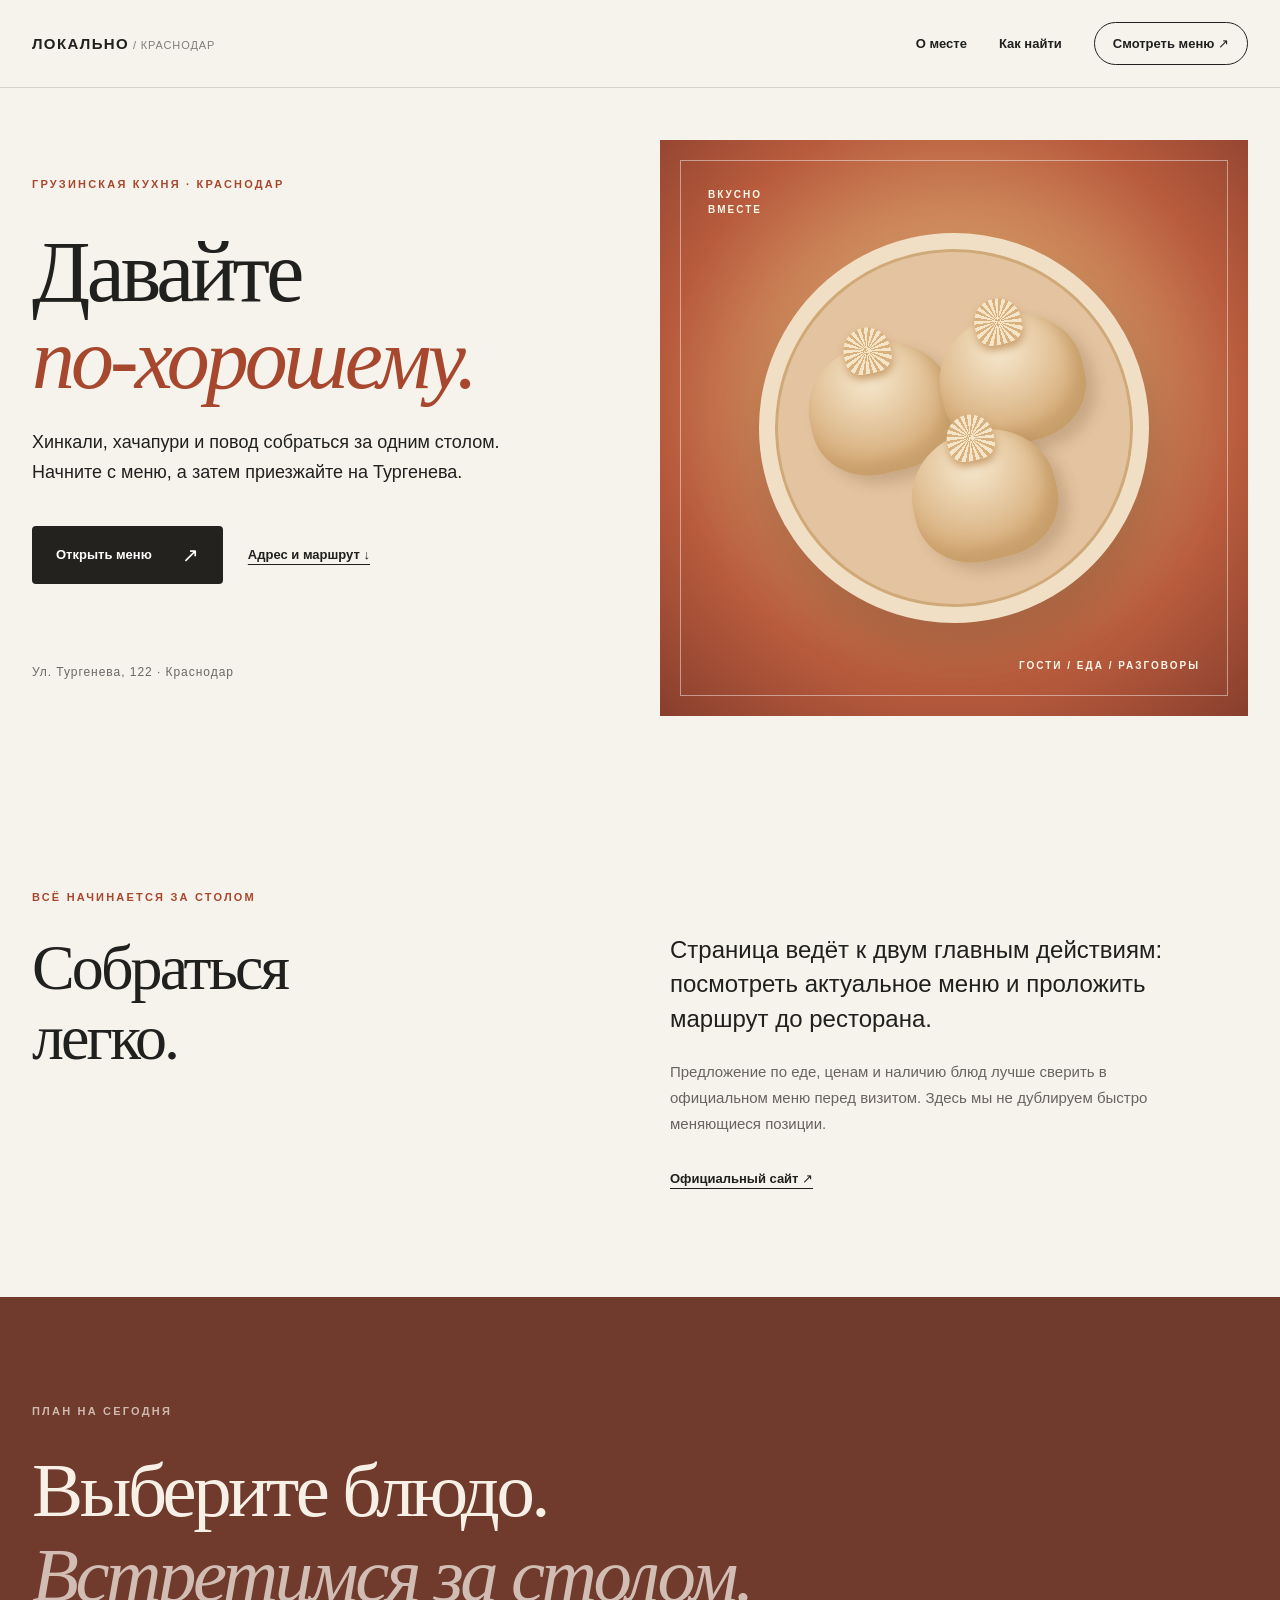
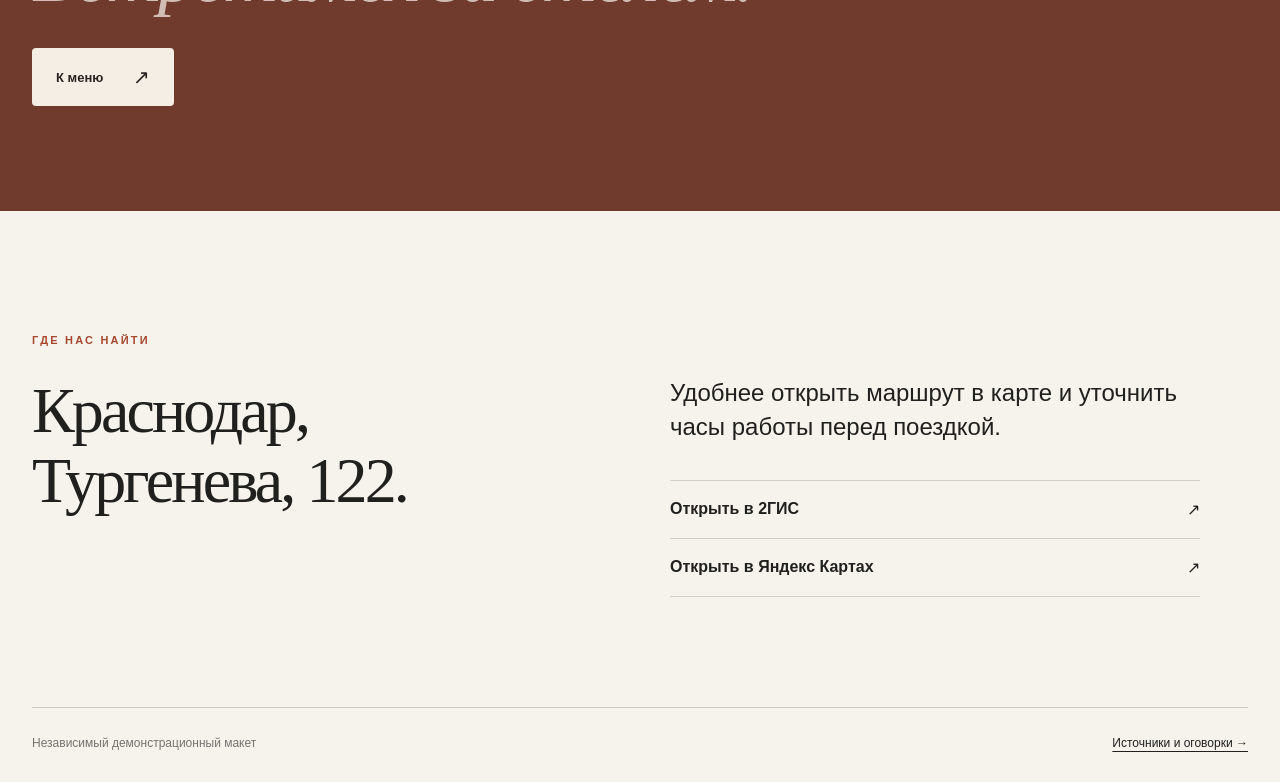
==== khinkali-house/index.html @ eba7d2d8 "Add Krasnodar business demo sites and Pages workflow" ====
<!doctype html>
<html lang="ru">
<head>
  <meta charset="utf-8"><meta name="viewport" content="width=device-width, initial-scale=1">
  <meta name="description" content="Демонстрационная страница Хинкали House в Краснодаре: грузинская кухня, меню и адрес на Тургенева, 122.">
  <title>Хинкали House — грузинская кухня в Краснодаре</title>
  <link rel="stylesheet" href="../styles.css">
</head>
<body class="business food">
  <header class="site-header"><a class="brand" href="../">ЛОКАЛЬНО<span> / КРАСНОДАР</span></a><nav aria-label="Навигация"><a href="#about">О месте</a><a href="#visit">Как найти</a><a class="nav-cta" href="https://menu.khinkali-house.ru/заказать-онлайн/" target="_blank" rel="noopener noreferrer">Смотреть меню ↗</a></nav></header>
  <main>
    <section class="business-hero wrap"><div class="hero-copy"><p class="eyebrow">Грузинская кухня · Краснодар</p><h1>Давайте<br><em>по-хорошему.</em></h1><p class="lead">Хинкали, хачапури и повод собраться за одним столом. Начните с меню, а затем приезжайте на Тургенева.</p><div class="actions"><a class="button dark" href="https://menu.khinkali-house.ru/заказать-онлайн/" target="_blank" rel="noopener noreferrer">Открыть меню <span>↗</span></a><a class="text-link" href="#visit">Адрес и маршрут ↓</a></div><p class="hero-foot">Ул. Тургенева, 122 · Краснодар</p></div><div class="hero-visual food-visual" aria-label="Декоративная иллюстрация хинкали"><span class="visual-label">ВКУСНО<br>ВМЕСТЕ</span><div class="plate"><div class="dumpling one"></div><div class="dumpling two"></div><div class="dumpling three"></div></div><span class="visual-stamp">ГОСТИ / ЕДА / РАЗГОВОРЫ</span></div></section>
    <section id="about" class="content-section wrap"><p class="eyebrow">Всё начинается за столом</p><div class="section-grid"><h2>Собраться<br>легко.</h2><div><p class="section-lead">Страница ведёт к двум главным действиям: посмотреть актуальное меню и проложить маршрут до ресторана.</p><p>Предложение по еде, ценам и наличию блюд лучше сверить в официальном меню перед визитом. Здесь мы не дублируем быстро меняющиеся позиции.</p><a class="inline-link" href="https://khinkali-house.ru/" target="_blank" rel="noopener noreferrer">Официальный сайт ↗</a></div></div></section>
    <section class="banner food-banner"><div class="wrap banner-inner"><p class="eyebrow">План на сегодня</p><h2>Выберите блюдо.<br><em>Встретимся за столом.</em></h2><a class="button light" href="https://menu.khinkali-house.ru/заказать-онлайн/" target="_blank" rel="noopener noreferrer">К меню <span>↗</span></a></div></section>
    <section id="visit" class="content-section wrap"><p class="eyebrow">Где нас найти</p><div class="section-grid"><h2>Краснодар,<br>Тургенева, 122.</h2><div><p class="section-lead">Удобнее открыть маршрут в карте и уточнить часы работы перед поездкой.</p><div class="link-stack"><a href="https://2gis.ru/krasnodar/firm/3237490513542285" target="_blank" rel="noopener noreferrer">Открыть в 2ГИС <span>↗</span></a><a href="https://yandex.com/maps/org/khinkali_house/174339331518/" target="_blank" rel="noopener noreferrer">Открыть в Яндекс Картах <span>↗</span></a></div></div></div></section>
  </main>
  <footer class="footer wrap"><span>Независимый демонстрационный макет</span><a href="../research.html#khinkali">Источники и оговорки →</a></footer>
</body>
</html>
---- styles.css ----
:root{font-family:'DM Sans',Arial,sans-serif;color:#20201e;background:#f3f1eb;font-synthesis:none;scroll-behavior:smooth}*{box-sizing:border-box}body{margin:0}a{color:inherit;text-decoration:none}a:focus-visible{outline:3px solid #b65b39;outline-offset:5px}button{font:inherit}.wrap{width:min(100% - 64px,1240px);margin-inline:auto}.site-header{min-height:88px;display:flex;align-items:center;justify-content:space-between;padding:0 max(32px,calc((100vw - 1240px)/2));border-bottom:1px solid rgba(32,32,30,.16);gap:20px}.brand{font-size:15px;font-weight:700;letter-spacing:.09em;white-space:nowrap}.brand span{font-size:11px;font-weight:500;letter-spacing:.08em;opacity:.55}.site-header nav{display:flex;align-items:center;gap:32px;font-size:13px;font-weight:600}.site-header nav a:hover,.header-link:hover,.text-link:hover,.inline-link:hover,.footer a:hover{opacity:.58}.site-header .nav-cta{border:1px solid currentColor;padding:13px 18px;border-radius:100px;white-space:nowrap}.eyebrow{text-transform:uppercase;letter-spacing:.2em;font-weight:700;font-size:11px;line-height:1.5}.lead{font-size:18px;line-height:1.65;max-width:530px}.footer{display:flex;justify-content:space-between;gap:16px;border-top:1px solid rgba(32,32,30,.18);padding-top:28px;padding-bottom:32px;font-size:12px}.footer span{opacity:.6}.footer a{text-decoration:underline;text-underline-offset:4px}

.portfolio{background:#e9e7e0}.portfolio-hero{padding-block:100px 62px}.portfolio-hero .eyebrow{color:#94472f}.portfolio-hero h1,.hero-copy h1,.content-section h2,.banner h2,.research-hero h1{font-family:'Playfair Display',Georgia,serif;font-weight:500;letter-spacing:-.045em}.portfolio-hero h1{font-size:clamp(64px,9vw,132px);line-height:.98;margin:25px 0 30px}.portfolio-hero h1 em{color:#a05037;font-weight:500}.portfolio-hero .lead{margin:0}.projects{display:grid;grid-template-columns:repeat(3,1fr);gap:14px;padding-bottom:70px}.project-card{min-height:450px;position:relative;overflow:hidden;padding:25px;display:flex;flex-direction:column;transition:transform .25s ease,box-shadow .25s ease}.project-card:hover{transform:translateY(-7px);box-shadow:0 18px 36px rgba(0,0,0,.12)}.project-food{background:#a9472e;color:#fff1db}.project-home{background:#c8b99d;color:#302b26}.project-motion{background:#e4afaa;color:#513839}.project-num{font-size:11px;font-weight:700;letter-spacing:.17em}.project-art{font-family:'Playfair Display',Georgia,serif;font-size:clamp(220px,29vw,390px);font-style:italic;line-height:1;text-align:center;opacity:.25;margin:auto 0;transform:rotate(-12deg)}.project-text{display:flex;flex-direction:column;gap:8px;padding-right:36px}.project-text strong{font-family:'Playfair Display',Georgia,serif;font-weight:500;font-size:36px}.project-text span{font-size:13px}.project-arrow{position:absolute;right:25px;bottom:27px;font-size:25px}.note{border-top:1px solid rgba(0,0,0,.14);padding-block:22px 65px}.note p{font-size:13px;line-height:1.65;max-width:750px;color:#5b5955;margin:0}

.business{--accent:#a7472e;--hero:#eee8dc;--visual:#bc6b45;--banner:#703a2c;background:#f6f3ed}.business.home{--accent:#725c3d;--hero:#e9e4d9;--visual:#ccb591;--banner:#554d41}.business.motion{--accent:#a4606d;--hero:#f4e9e8;--visual:#e8bcb3;--banner:#9a6373}.business-hero{display:grid;grid-template-columns:1fr 1fr;min-height:680px;padding-top:52px;padding-bottom:52px;gap:40px;align-items:stretch}.hero-copy{display:flex;flex-direction:column;justify-content:center;padding:25px 0}.hero-copy .eyebrow,.content-section .eyebrow{color:var(--accent)}.hero-copy h1{font-size:clamp(64px,6.7vw,105px);line-height:1.02;margin:25px 0}.hero-copy h1 em{color:var(--accent)}.hero-copy .lead{margin:0}.actions{display:flex;align-items:center;gap:25px;flex-wrap:wrap;margin-top:38px}.button{display:inline-flex;justify-content:space-between;align-items:center;gap:30px;padding:19px 24px;min-height:58px;border-radius:4px;font-size:13px;font-weight:700;transition:transform .2s ease,background .2s ease}.button:hover{transform:translateY(-3px)}.button.dark{background:#24221e;color:#fff}.button.dark:hover{background:var(--accent)}.button.light{background:#f4eee5;color:#282320}.button.light:hover{background:#fff}.button span{font-size:20px;font-weight:400;line-height:1}.text-link,.inline-link{font-size:13px;font-weight:700;text-decoration:underline;text-underline-offset:5px}.hero-foot{font-size:12px;letter-spacing:.08em;margin-top:auto;padding-top:65px;opacity:.65}.hero-visual{min-height:570px;position:relative;overflow:hidden;background:var(--visual);display:flex;align-items:center;justify-content:center}.hero-visual:after{content:'';position:absolute;inset:20px;border:1px solid rgba(255,255,255,.45);pointer-events:none}.visual-label,.visual-stamp{position:absolute;color:#fff7e9;font-size:10px;font-weight:700;letter-spacing:.2em;z-index:2}.visual-label{top:47px;left:48px;line-height:1.5}.visual-stamp{bottom:45px;right:48px}.food-visual{background:radial-gradient(circle at 50% 45%,#dfab71 0 23%,#b85b3d 67%,#883e2d 100%)}.plate{width:390px;height:390px;border-radius:50%;background:#e4c3a0;border:16px solid #f1dfc5;box-shadow:0 28px 50px rgba(67,34,19,.25),inset 0 0 0 3px #d0a978;position:relative;transform:rotate(-13deg)}.dumpling{position:absolute;width:145px;height:130px;background:radial-gradient(circle at 46% 25%,#f7e9cf,#d6ac79 70%);border-radius:49% 49% 42% 42%;box-shadow:inset -8px -12px 15px #c69e6a,8px 10px 14px rgba(89,58,30,.2)}.dumpling:before{content:'';position:absolute;width:47px;height:46px;left:48px;top:-17px;border-radius:50% 50% 35% 35%;background:repeating-conic-gradient(from 5deg,#f5e6c9 0 10deg,#d8b17e 10deg 18deg);box-shadow:0 5px 8px #c99d6b}.dumpling.one{top:78px;left:40px}.dumpling.two{top:79px;right:39px}.dumpling.three{bottom:42px;left:121px}.home-visual{background:linear-gradient(140deg,#e1d3bb,#b89c76)}.room-arch{width:65%;height:76%;background:#f3e9d6;border-radius:180px 180px 0 0;position:relative;box-shadow:0 30px 50px rgba(73,57,38,.18)}.room-arch:before{content:'';position:absolute;inset:18px 18px 0;border:2px solid #d6c4a8;border-bottom:0;border-radius:180px 180px 0 0}.cabinet{position:absolute;bottom:0;left:-20%;width:140%;height:34%;background:#876c4d;display:flex;box-shadow:0 -13px 0 #a1845d,0 20px 20px rgba(48,39,28,.24)}.cabinet i{flex:1;border-right:2px solid #b99d75;position:relative}.cabinet i:before{content:'';position:absolute;right:13px;top:48%;width:4px;height:18px;border-radius:10px;background:#d8bf91}.lamp{position:absolute;width:4px;height:130px;background:#806f58;top:0;left:45%}.lamp:after{content:'';position:absolute;top:112px;left:-30px;width:64px;height:30px;border-radius:50% 50% 10% 10%;background:#ab8962}.vase{position:absolute;bottom:34%;right:10%;height:85px;width:55px;background:#d9a77d;border-radius:10px 10px 42% 42%;z-index:2}.vase:before{content:'';position:absolute;width:3px;height:105px;left:28px;bottom:70px;background:#65705e;transform:rotate(14deg)}.motion-visual{background:radial-gradient(circle at 35% 25%,#f3d3cb,#d999a4 70%,#bb7d8c)}.motion-loop{position:absolute;width:350px;height:350px;border:65px solid #f9dcd0;border-radius:45% 55% 40% 60%;transform:rotate(28deg)}.loop-one{left:7%;top:16%}.loop-two{right:3%;bottom:9%;border-color:#bd798e;transform:rotate(-30deg);mix-blend-mode:multiply}.motion-core{position:relative;z-index:1;font-family:'Playfair Display',Georgia,serif;font-style:italic;font-size:clamp(37px,4vw,63px);line-height:1.15;text-align:center;color:#523b43;transform:rotate(-7deg)}

.content-section{padding-block:110px}.section-grid{display:grid;grid-template-columns:1fr 1fr;gap:60px;margin-top:27px}.content-section h2{font-size:clamp(46px,5vw,72px);line-height:1.1;margin:0}.section-grid>div{max-width:530px}.section-lead{font-size:24px;line-height:1.45;margin:0 0 22px}.section-grid p:not(.section-lead){font-size:15px;line-height:1.75;color:#69645f}.inline-link{display:inline-block;margin-top:18px}.banner{color:#f7f0e7;background:var(--banner)}.banner-inner{padding-block:95px 105px}.banner h2{font-size:clamp(48px,6vw,82px);line-height:1.1;margin:30px 0}.banner h2 em{font-weight:500;opacity:.72}.banner .eyebrow{opacity:.7}.link-stack{margin-top:35px;border-top:1px solid #d4cec5}.link-stack a{display:flex;justify-content:space-between;gap:20px;padding:19px 0;border-bottom:1px solid #d4cec5;font-weight:600}.link-stack a:hover{color:var(--accent)}.steps{padding:0;margin:0 0 35px;list-style:none;counter-reset:steps}.steps li{counter-increment:steps;display:grid;grid-template-columns:35px 1fr;gap:4px 14px;padding:15px 0;border-bottom:1px solid #d4cec5}.steps li:before{content:'0' counter(steps);grid-row:span 2;color:var(--accent);font-size:12px;font-weight:700;padding-top:3px}.steps li strong{font-size:16px}.steps li span{font-size:14px;color:#69645f}

.research{background:#f3f1eb}.research-hero{padding-block:90px 50px}.research-hero h1{font-size:clamp(54px,7vw,94px);margin:16px 0 26px;line-height:1.05}.research-hero .lead{margin:0}.research-list{padding-bottom:75px}.research-entry{display:grid;grid-template-columns:1fr 2fr;gap:40px;border-top:1px solid #cfcac0;padding-block:40px}.research-entry h2{font-family:'Playfair Display',Georgia,serif;font-size:37px;font-weight:500;margin:0}.research-entry p,.research-entry li{font-size:15px;line-height:1.7}.research-entry ul{padding-left:20px}.research-entry a{text-decoration:underline;text-underline-offset:3px}.research-entry a:hover{color:#a05037}.research-small{font-size:13px!important;color:#66615b}
@media(max-width:850px){.wrap{width:min(100% - 36px,1240px)}.site-header{min-height:74px;padding:0 18px}.site-header nav{gap:12px}.site-header nav a:not(.nav-cta){display:none}.business-hero{grid-template-columns:1fr;gap:0;padding-top:25px}.hero-copy{min-height:500px}.hero-visual{min-height:470px}.hero-foot{padding-top:48px}.projects{grid-template-columns:1fr}.project-card{min-height:350px}.project-art{position:absolute;right:20px;top:15px;bottom:auto;font-size:300px}.project-text{margin-top:auto;z-index:1}.section-grid{grid-template-columns:1fr;gap:27px}.content-section{padding-block:80px}.research-entry{grid-template-columns:1fr;gap:12px}}@media(max-width:520px){.brand{font-size:12px}.brand span{font-size:9px}.site-header .nav-cta{padding:11px 12px;font-size:11px}.header-link{font-size:12px}.portfolio-hero{padding-block:65px 42px}.portfolio-hero h1{font-size:56px}.hero-copy h1{font-size:61px}.hero-visual{min-height:385px}.plate{transform:scale(.72) rotate(-13deg)}.room-arch{width:64%;height:76%}.motion-loop{transform:scale(.7) rotate(28deg)}.loop-two{transform:scale(.7) rotate(-30deg)}.visual-stamp{right:36px;bottom:36px;font-size:8px}.visual-label{top:37px;left:37px}.section-lead{font-size:20px}.footer{flex-direction:column}.banner-inner{padding-block:70px}}
@media(prefers-reduced-motion:reduce){:root{scroll-behavior:auto}.project-card,.button{transition:none}}
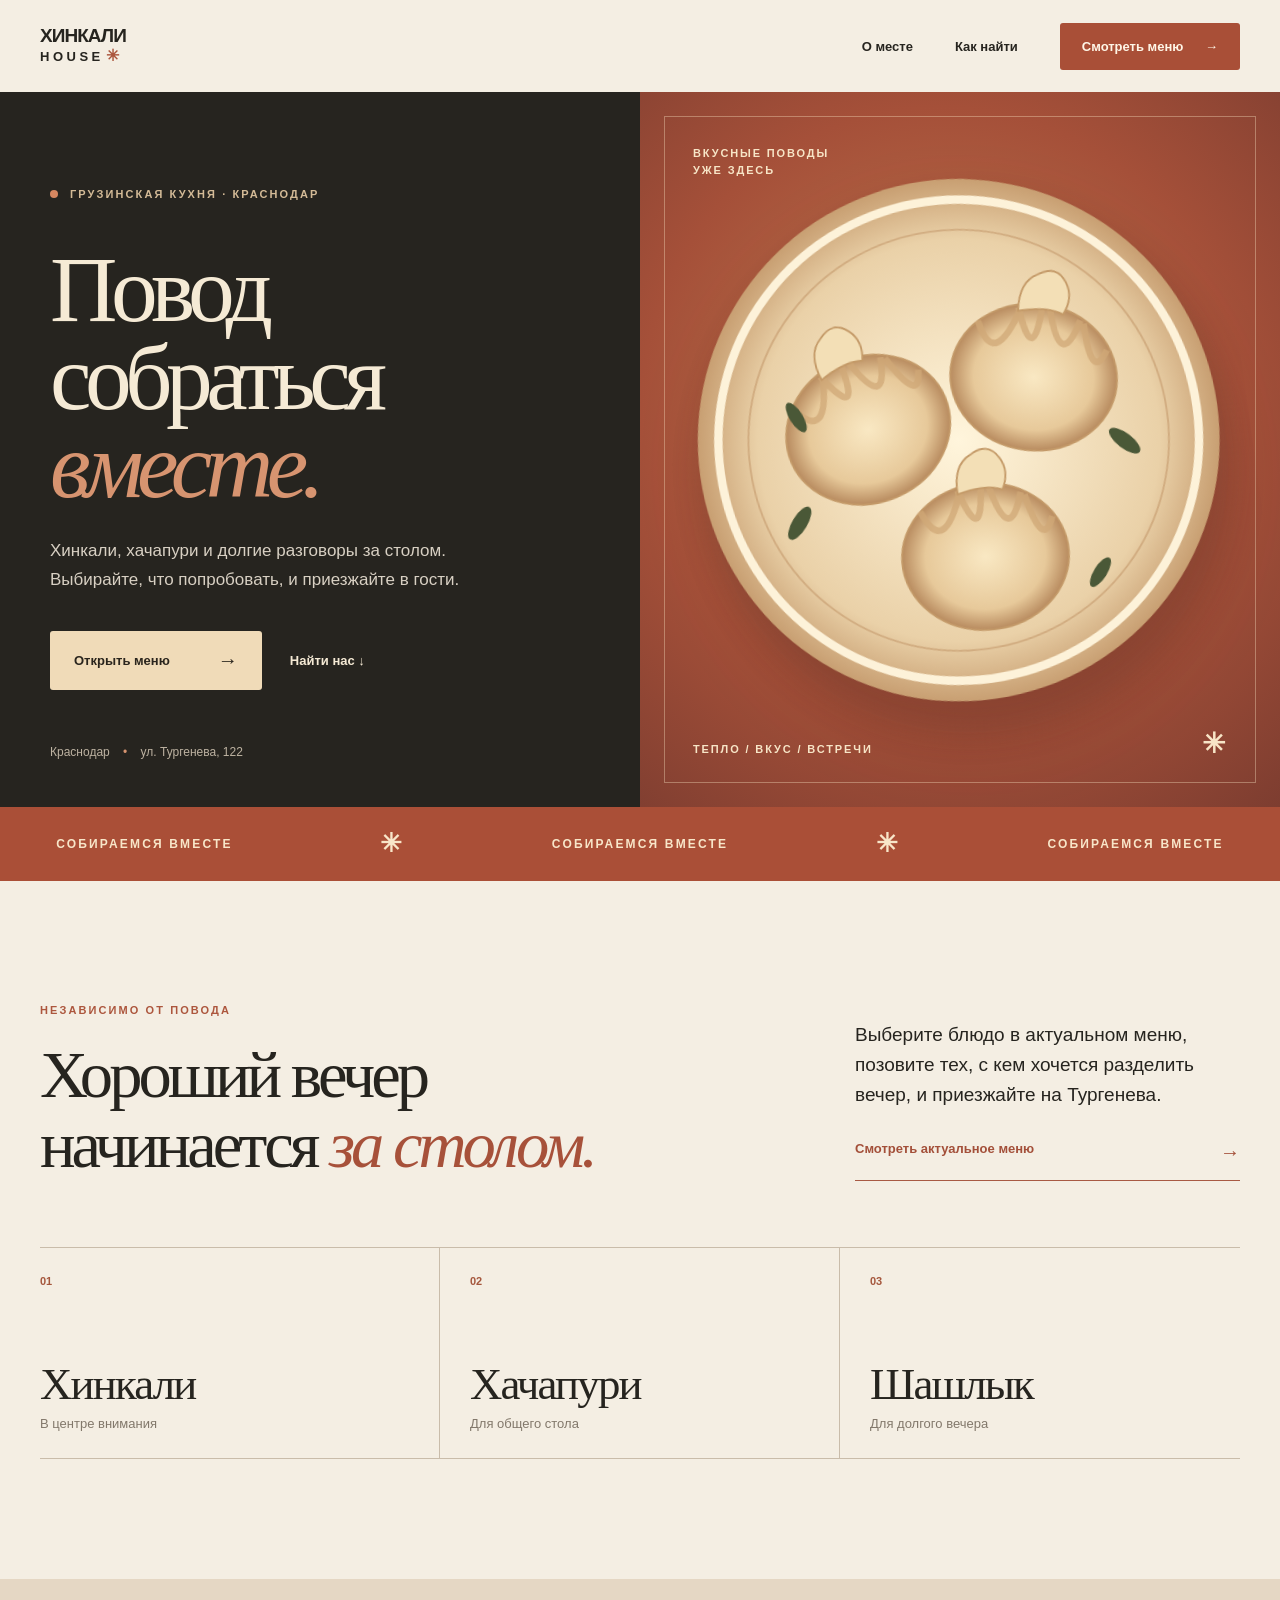
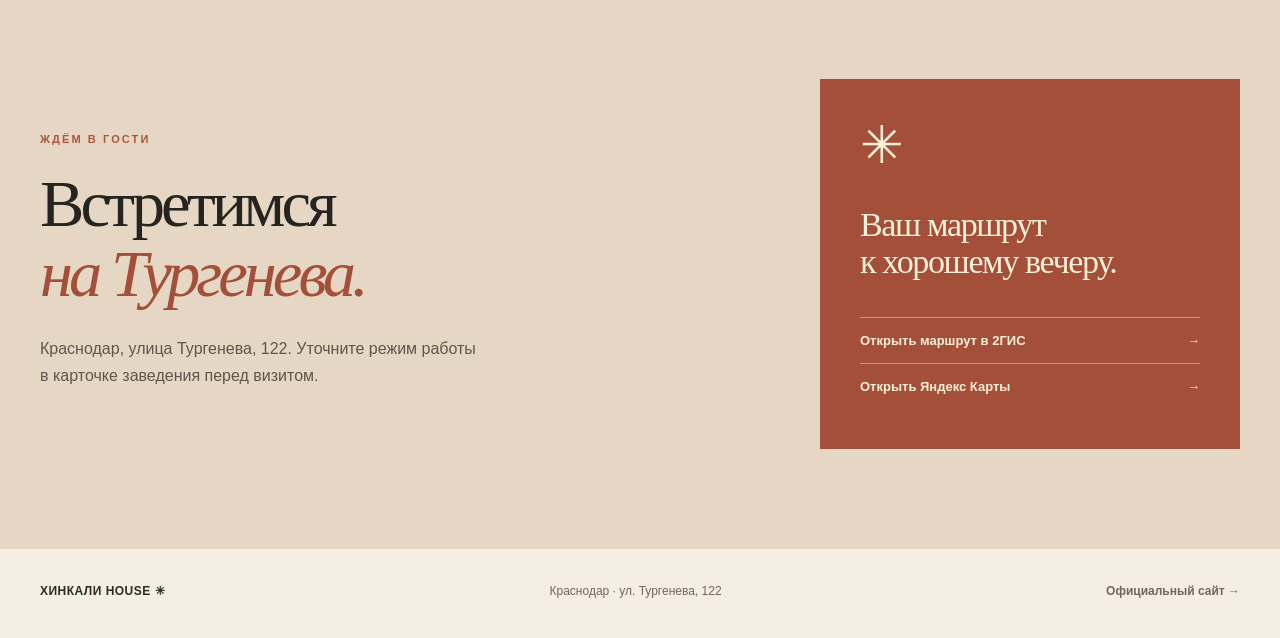
==== commit 4e6510a4: "Separate and redesign the three business demo sites" ====
--- a/khinkali-house/index.html
+++ b/khinkali-house/index.html
@@ -1,19 +1,39 @@
 <!doctype html>
 <html lang="ru">
 <head>
-  <meta charset="utf-8"><meta name="viewport" content="width=device-width, initial-scale=1">
-  <meta name="description" content="Демонстрационная страница Хинкали House в Краснодаре: грузинская кухня, меню и адрес на Тургенева, 122.">
-  <title>Хинкали House — грузинская кухня в Краснодаре</title>
-  <link rel="stylesheet" href="../styles.css">
+  <meta charset="utf-8">
+  <meta name="viewport" content="width=device-width, initial-scale=1">
+  <meta name="theme-color" content="#26241f">
+  <meta name="description" content="Хинкали House в Краснодаре — грузинская кухня на Тургенева, 122. Откройте актуальное меню и маршрут до ресторана.">
+  <title>Хинкали House — повод собраться вместе</title>
+  <link rel="icon" type="image/svg+xml" href="favicon.svg">
+  <link rel="stylesheet" href="style.css">
 </head>
-<body class="business food">
-  <header class="site-header"><a class="brand" href="../">ЛОКАЛЬНО<span> / КРАСНОДАР</span></a><nav aria-label="Навигация"><a href="#about">О месте</a><a href="#visit">Как найти</a><a class="nav-cta" href="https://menu.khinkali-house.ru/заказать-онлайн/" target="_blank" rel="noopener noreferrer">Смотреть меню ↗</a></nav></header>
-  <main>
-    <section class="business-hero wrap"><div class="hero-copy"><p class="eyebrow">Грузинская кухня · Краснодар</p><h1>Давайте<br><em>по-хорошему.</em></h1><p class="lead">Хинкали, хачапури и повод собраться за одним столом. Начните с меню, а затем приезжайте на Тургенева.</p><div class="actions"><a class="button dark" href="https://menu.khinkali-house.ru/заказать-онлайн/" target="_blank" rel="noopener noreferrer">Открыть меню <span>↗</span></a><a class="text-link" href="#visit">Адрес и маршрут ↓</a></div><p class="hero-foot">Ул. Тургенева, 122 · Краснодар</p></div><div class="hero-visual food-visual" aria-label="Декоративная иллюстрация хинкали"><span class="visual-label">ВКУСНО<br>ВМЕСТЕ</span><div class="plate"><div class="dumpling one"></div><div class="dumpling two"></div><div class="dumpling three"></div></div><span class="visual-stamp">ГОСТИ / ЕДА / РАЗГОВОРЫ</span></div></section>
-    <section id="about" class="content-section wrap"><p class="eyebrow">Всё начинается за столом</p><div class="section-grid"><h2>Собраться<br>легко.</h2><div><p class="section-lead">Страница ведёт к двум главным действиям: посмотреть актуальное меню и проложить маршрут до ресторана.</p><p>Предложение по еде, ценам и наличию блюд лучше сверить в официальном меню перед визитом. Здесь мы не дублируем быстро меняющиеся позиции.</p><a class="inline-link" href="https://khinkali-house.ru/" target="_blank" rel="noopener noreferrer">Официальный сайт ↗</a></div></div></section>
-    <section class="banner food-banner"><div class="wrap banner-inner"><p class="eyebrow">План на сегодня</p><h2>Выберите блюдо.<br><em>Встретимся за столом.</em></h2><a class="button light" href="https://menu.khinkali-house.ru/заказать-онлайн/" target="_blank" rel="noopener noreferrer">К меню <span>↗</span></a></div></section>
-    <section id="visit" class="content-section wrap"><p class="eyebrow">Где нас найти</p><div class="section-grid"><h2>Краснодар,<br>Тургенева, 122.</h2><div><p class="section-lead">Удобнее открыть маршрут в карте и уточнить часы работы перед поездкой.</p><div class="link-stack"><a href="https://2gis.ru/krasnodar/firm/3237490513542285" target="_blank" rel="noopener noreferrer">Открыть в 2ГИС <span>↗</span></a><a href="https://yandex.com/maps/org/khinkali_house/174339331518/" target="_blank" rel="noopener noreferrer">Открыть в Яндекс Картах <span>↗</span></a></div></div></div></section>
+<body>
+  <header class="site-header">
+    <a class="wordmark" href="#top" aria-label="Хинкали House — наверх"><span>ХИНКАЛИ</span><span>HOUSE<span class="mark">✳</span></span></a>
+    <nav aria-label="Разделы сайта"><a href="#idea">О месте</a><a href="#visit">Как найти</a><a class="nav-action" href="https://menu.khinkali-house.ru/заказать-онлайн/" target="_blank" rel="noopener noreferrer">Смотреть меню <span>→</span></a></nav>
+  </header>
+  <main id="top">
+    <section class="hero">
+      <div class="hero-copy">
+        <p class="kicker"><span class="dot"></span> ГРУЗИНСКАЯ КУХНЯ · КРАСНОДАР</p>
+        <h1>Повод<br>собраться<br><em>вместе.</em></h1>
+        <p class="hero-lead">Хинкали, хачапури и долгие разговоры за столом. Выбирайте, что попробовать, и приезжайте в гости.</p>
+        <div class="hero-actions"><a class="button cream" href="https://menu.khinkali-house.ru/заказать-онлайн/" target="_blank" rel="noopener noreferrer">Открыть меню <span>→</span></a><a class="subtle-link" href="#visit">Найти нас ↓</a></div>
+        <p class="hero-address">Краснодар <span>•</span> ул. Тургенева, 122</p>
+      </div>
+      <div class="hero-art" aria-label="Декоративная иллюстрация хинкали на блюде" role="img">
+        <div class="art-caption">ВКУСНЫЕ ПОВОДЫ<br>УЖЕ ЗДЕСЬ</div>
+        <img src="hero.svg" alt="" width="620" height="680">
+        <div class="art-bottom"><span>ТЕПЛО / ВКУС / ВСТРЕЧИ</span><span>✳</span></div>
+      </div>
+    </section>
+    <div class="marquee" aria-hidden="true"><span>СОБИРАЕМСЯ ВМЕСТЕ</span><span>✳</span><span>СОБИРАЕМСЯ ВМЕСТЕ</span><span>✳</span><span>СОБИРАЕМСЯ ВМЕСТЕ</span></div>
+    <section id="idea" class="intro wrap"><div class="intro-title"><p class="eyebrow">НЕЗАВИСИМО ОТ ПОВОДА</p><h2>Хороший вечер<br>начинается <em>за столом.</em></h2></div><div class="intro-copy"><p>Выберите блюдо в актуальном меню, позовите тех, с кем хочется разделить вечер, и приезжайте на Тургенева.</p><a class="arrow-link" href="https://menu.khinkali-house.ru/заказать-онлайн/" target="_blank" rel="noopener noreferrer">Смотреть актуальное меню <span>→</span></a></div></section>
+    <section class="food-types wrap" aria-label="Блюда грузинской кухни"><div><span>01</span><strong>Хинкали</strong><small>В центре внимания</small></div><div><span>02</span><strong>Хачапури</strong><small>Для общего стола</small></div><div><span>03</span><strong>Шашлык</strong><small>Для долгого вечера</small></div></section>
+    <section id="visit" class="visit"><div class="wrap visit-grid"><div><p class="eyebrow">ЖДЁМ В ГОСТИ</p><h2>Встретимся<br><em>на Тургенева.</em></h2><p>Краснодар, улица Тургенева, 122. Уточните режим работы в карточке заведения перед визитом.</p></div><div class="visit-card"><span class="visit-star">✳</span><p>Ваш маршрут<br>к хорошему вечеру.</p><a href="https://2gis.ru/krasnodar/firm/3237490513542285" target="_blank" rel="noopener noreferrer">Открыть маршрут в 2ГИС <span>→</span></a><a href="https://yandex.com/maps/org/khinkali_house/174339331518/" target="_blank" rel="noopener noreferrer">Открыть Яндекс Карты <span>→</span></a></div></div></section>
   </main>
-  <footer class="footer wrap"><span>Независимый демонстрационный макет</span><a href="../research.html#khinkali">Источники и оговорки →</a></footer>
+  <footer class="footer wrap"><span class="footer-brand">ХИНКАЛИ HOUSE ✳</span><span>Краснодар · ул. Тургенева, 122</span><a href="https://khinkali-house.ru/" target="_blank" rel="noopener noreferrer">Официальный сайт →</a></footer>
 </body>
 </html>
--- a/khinkali-house/style.css
+++ b/khinkali-house/style.css
@@ -0,0 +1,4 @@
+:root{font-family:Arial,Helvetica,sans-serif;color:#26241f;background:#f4eee3;scroll-behavior:smooth}*{box-sizing:border-box}body{margin:0}a{color:inherit;text-decoration:none}a:focus-visible{outline:3px solid #dbac78;outline-offset:4px}img{max-width:100%;display:block}.wrap{width:min(100% - 80px,1260px);margin-inline:auto}.site-header{height:92px;padding-inline:max(40px,calc((100vw - 1260px)/2));display:flex;align-items:center;justify-content:space-between;background:#f4eee3}.wordmark{font-size:19px;line-height:.89;font-weight:900;letter-spacing:-.05em;display:grid}.wordmark span+span{font-size:13px;letter-spacing:.27em;margin-top:4px}.wordmark .mark{font-size:16px;color:#ab563d;letter-spacing:0;margin-left:2px}.site-header nav{display:flex;align-items:center;gap:42px;font-size:13px;font-weight:700}.site-header nav>a:hover,.subtle-link:hover,.footer a:hover{color:#ad593c}.site-header .nav-action{background:#a94f37;color:#fff6e7;padding:16px 22px;border-radius:3px;transition:background .2s}.site-header .nav-action:hover{background:#843c2d;color:#fff6e7}.nav-action span{margin-left:18px}.hero{min-height:675px;display:grid;grid-template-columns:1fr 1fr;background:#26241f;color:#f5ead5}.hero-copy{padding:85px max(50px,calc((100vw - 1260px)/2)) 36px;display:flex;flex-direction:column;align-items:flex-start}.kicker,.eyebrow{font-size:11px;font-weight:800;letter-spacing:.19em}.kicker{display:flex;align-items:center;gap:12px;color:#d4bb97;white-space:nowrap}.dot{width:8px;height:8px;background:#d68760;border-radius:50%}.hero h1,h2,.visit-card p{font-family:Georgia,'Times New Roman',serif;font-weight:400}.hero h1{font-size:clamp(74px,7.3vw,125px);line-height:.94;letter-spacing:-.07em;margin:35px 0 28px}.hero h1 em,.intro h2 em,.visit h2 em{font-weight:400;color:#d79470}.hero-lead{max-width:445px;font-size:17px;line-height:1.65;color:#d8d0c3;margin:0}.hero-actions{display:flex;align-items:center;gap:28px;margin-top:37px}.button{min-height:59px;display:inline-flex;align-items:center;justify-content:space-between;gap:48px;padding:0 24px;font-size:13px;font-weight:800;border-radius:3px;transition:transform .2s,background .2s}.button:hover{transform:translateY(-3px)}.button.cream{background:#f0dbb8;color:#2a251d}.button.cream:hover{background:#fff4dc}.button span{font-size:20px;font-weight:400}.subtle-link{font-size:13px;font-weight:700}.hero-address{font-size:12px;color:#bdb2a1;margin-top:auto;padding-top:55px}.hero-address span{padding:0 10px;color:#d79470}.hero-art{position:relative;min-height:675px;background:radial-gradient(circle at 47% 44%,#c0784e 0,#a55039 57%,#7d3d30 100%);overflow:hidden;display:flex;align-items:center;justify-content:center}.hero-art:before{content:'';position:absolute;inset:24px;border:1px solid rgba(255,237,204,.35);pointer-events:none}.hero-art img{width:min(91%,640px);filter:drop-shadow(0 25px 30px rgba(67,30,20,.16));transform:rotate(-8deg)}.art-caption,.art-bottom{position:absolute;z-index:2;color:#f7e5c7;font-weight:800;font-size:11px;letter-spacing:.17em;line-height:1.5}.art-caption{top:53px;left:53px}.art-bottom{bottom:49px;left:53px;right:53px;display:flex;justify-content:space-between;align-items:end}.art-bottom span:last-child{font-size:28px;line-height:1}.marquee{height:74px;background:#aa4f37;color:#f8e6c9;display:flex;align-items:center;justify-content:space-around;gap:35px;overflow:hidden;white-space:nowrap;font-size:12px;font-weight:900;letter-spacing:.18em}.marquee span:nth-child(even){font-size:26px}.intro{display:grid;grid-template-columns:1.3fr .7fr;gap:100px;align-items:end;padding-top:112px;padding-bottom:66px}.eyebrow{color:#ac563d}.intro h2,.visit h2{font-size:clamp(49px,5.2vw,82px);line-height:1.06;letter-spacing:-.06em;margin:24px 0 0}.intro h2 em{color:#a7513a}.intro-copy p{font-size:19px;line-height:1.6;margin:0 0 30px}.arrow-link{display:flex;justify-content:space-between;gap:25px;border-bottom:1px solid #a85a44;padding-bottom:16px;color:#a34f39;font-size:13px;font-weight:800}.arrow-link span{font-size:20px;font-weight:400}.food-types{display:grid;grid-template-columns:repeat(3,1fr);border-top:1px solid #c9bcaa;border-bottom:1px solid #c9bcaa;margin-bottom:120px}.food-types>div{min-height:210px;padding:27px 30px;display:flex;flex-direction:column;border-right:1px solid #c9bcaa}.food-types>div:first-child{padding-left:0}.food-types>div:last-child{border-right:0}.food-types span{color:#a5573d;font-size:11px;font-weight:800}.food-types strong{font-family:Georgia,serif;font-size:clamp(31px,3.5vw,52px);font-weight:400;margin:auto 0 6px;letter-spacing:-.04em}.food-types small{font-size:13px;color:#82786b}.visit{background:#e5d7c4;padding:100px 0}.visit-grid{display:grid;grid-template-columns:1fr 420px;gap:80px;align-items:center}.visit h2{margin-bottom:25px}.visit h2 em{color:#a34f39}.visit-grid>div>p:last-child{font-size:16px;line-height:1.7;max-width:440px;color:#5f564d}.visit-card{background:#a34f39;color:#fff0d8;min-height:370px;padding:40px;display:flex;flex-direction:column}.visit-star{font-size:52px;line-height:1}.visit-card p{font-size:34px;line-height:1.1;letter-spacing:-.04em;margin:35px 0 auto}.visit-card a{display:flex;justify-content:space-between;border-top:1px solid rgba(255,255,255,.4);padding:15px 0;font-size:13px;font-weight:700}.visit-card a:hover{color:#f5c596}.footer{display:flex;align-items:center;justify-content:space-between;gap:20px;padding-top:35px;padding-bottom:40px;font-size:12px;color:#71685c}.footer-brand{color:#302a23;font-weight:900;letter-spacing:.04em}.footer a{font-weight:700}
+@media(max-width:1000px){.hero-copy{padding-left:42px;padding-right:35px}.hero h1{font-size:clamp(70px,8vw,95px)}.intro{gap:55px}.visit-grid{gap:35px;grid-template-columns:1fr 360px}}@media(max-width:700px){.wrap{width:min(100% - 38px,1260px)}.site-header{height:76px;padding-inline:19px}.site-header nav{gap:0}.site-header nav>a:not(.nav-action){display:none}.site-header .nav-action{padding:13px 14px;font-size:11px}.nav-action span{margin-left:6px}.hero{grid-template-columns:1fr}.hero-copy{padding:65px 21px 35px;min-height:620px}.hero h1{font-size:clamp(70px,13vw,105px)}.hero-art{min-height:450px}.hero-art img{width:min(87%,480px)}.art-caption{top:39px;left:39px}.art-bottom{bottom:34px;left:39px;right:39px}.marquee{height:59px;font-size:10px}.intro,.visit-grid{grid-template-columns:1fr;gap:30px}.intro{padding-block:80px 50px}.intro h2,.visit h2{font-size:clamp(48px,10vw,68px)}.food-types{margin-bottom:80px}.food-types>div{min-height:145px;padding:20px 12px}.food-types strong{font-size:clamp(23px,5vw,32px)}.food-types small{font-size:11px}.visit{padding-block:75px}.visit-card{min-height:330px}.footer{flex-wrap:wrap}}@media(max-width:390px){.hero h1{font-size:67px}.hero-actions{gap:16px}.button{gap:15px;padding-inline:16px}.food-types>div{padding-inline:9px}.food-types strong{font-size:22px}}@media(prefers-reduced-motion:reduce){:root{scroll-behavior:auto}.button{transition:none}}
+
+.hero-art img{height:auto}
